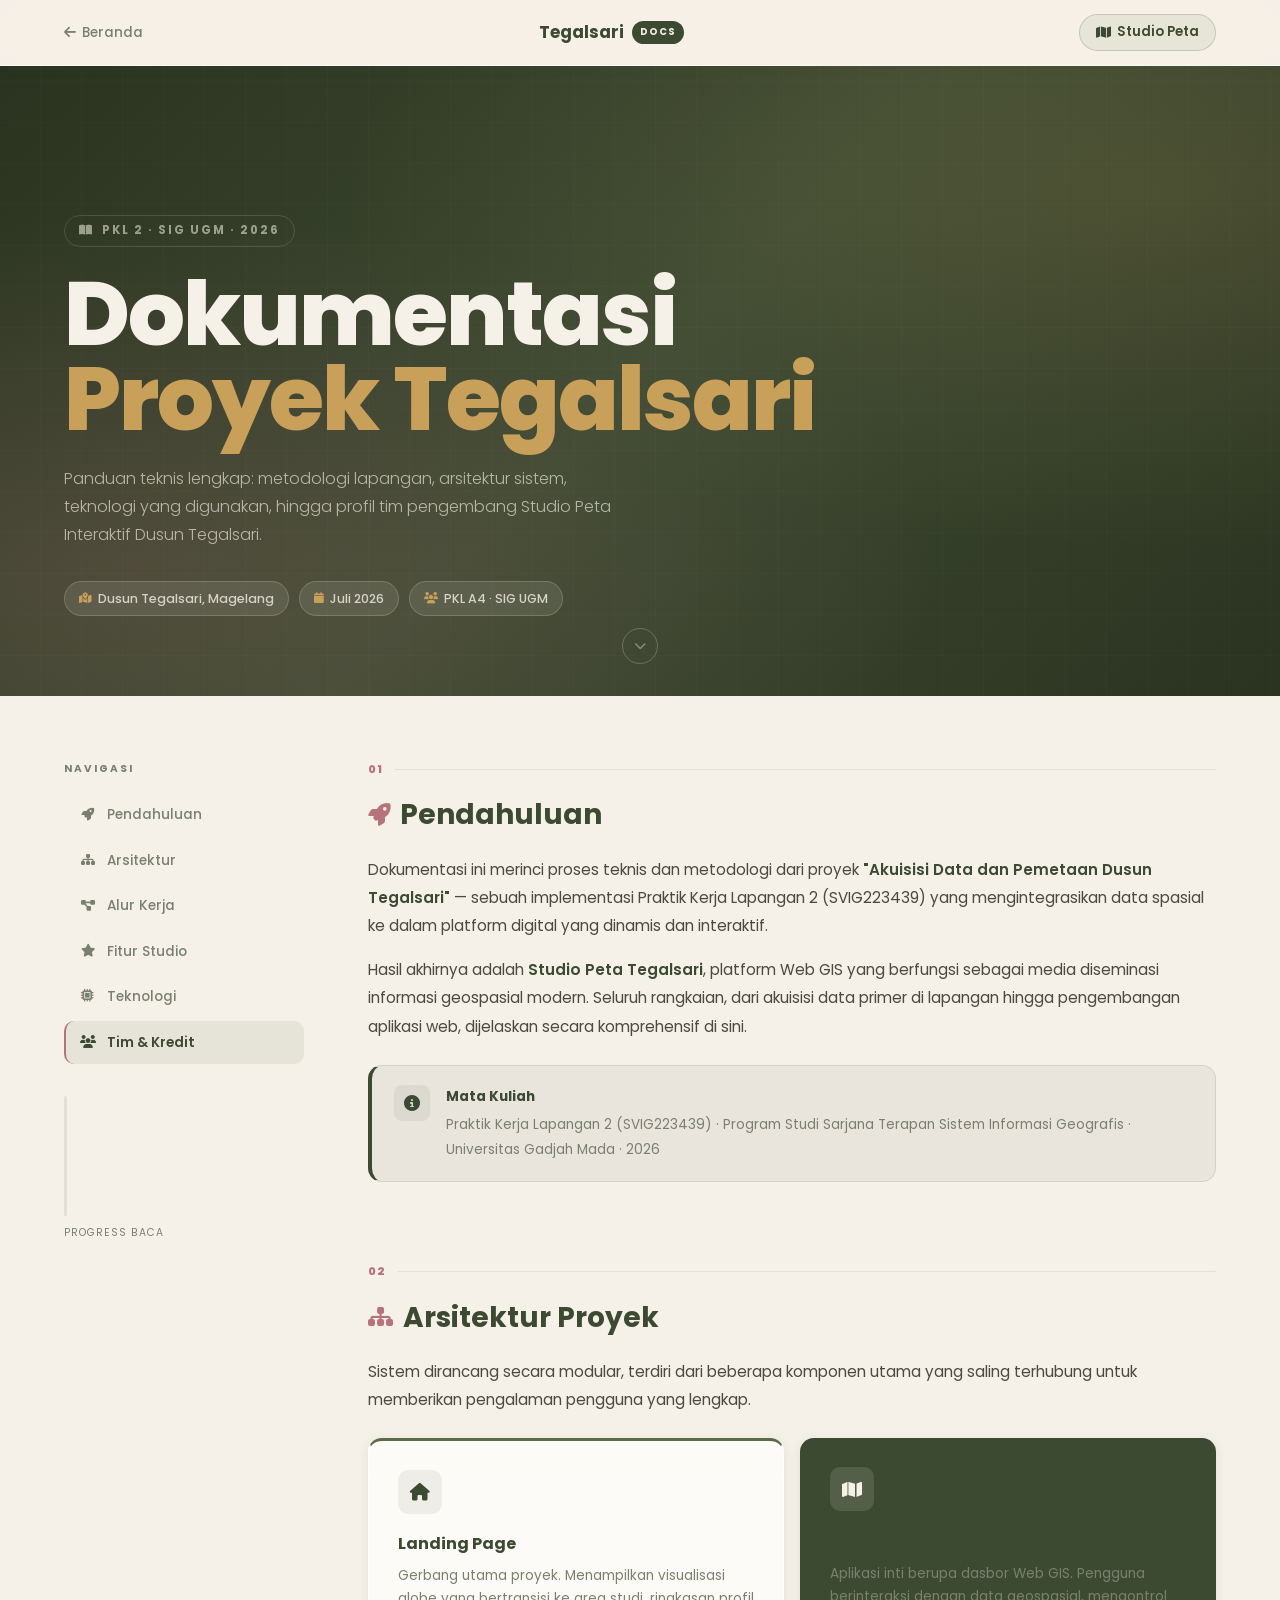
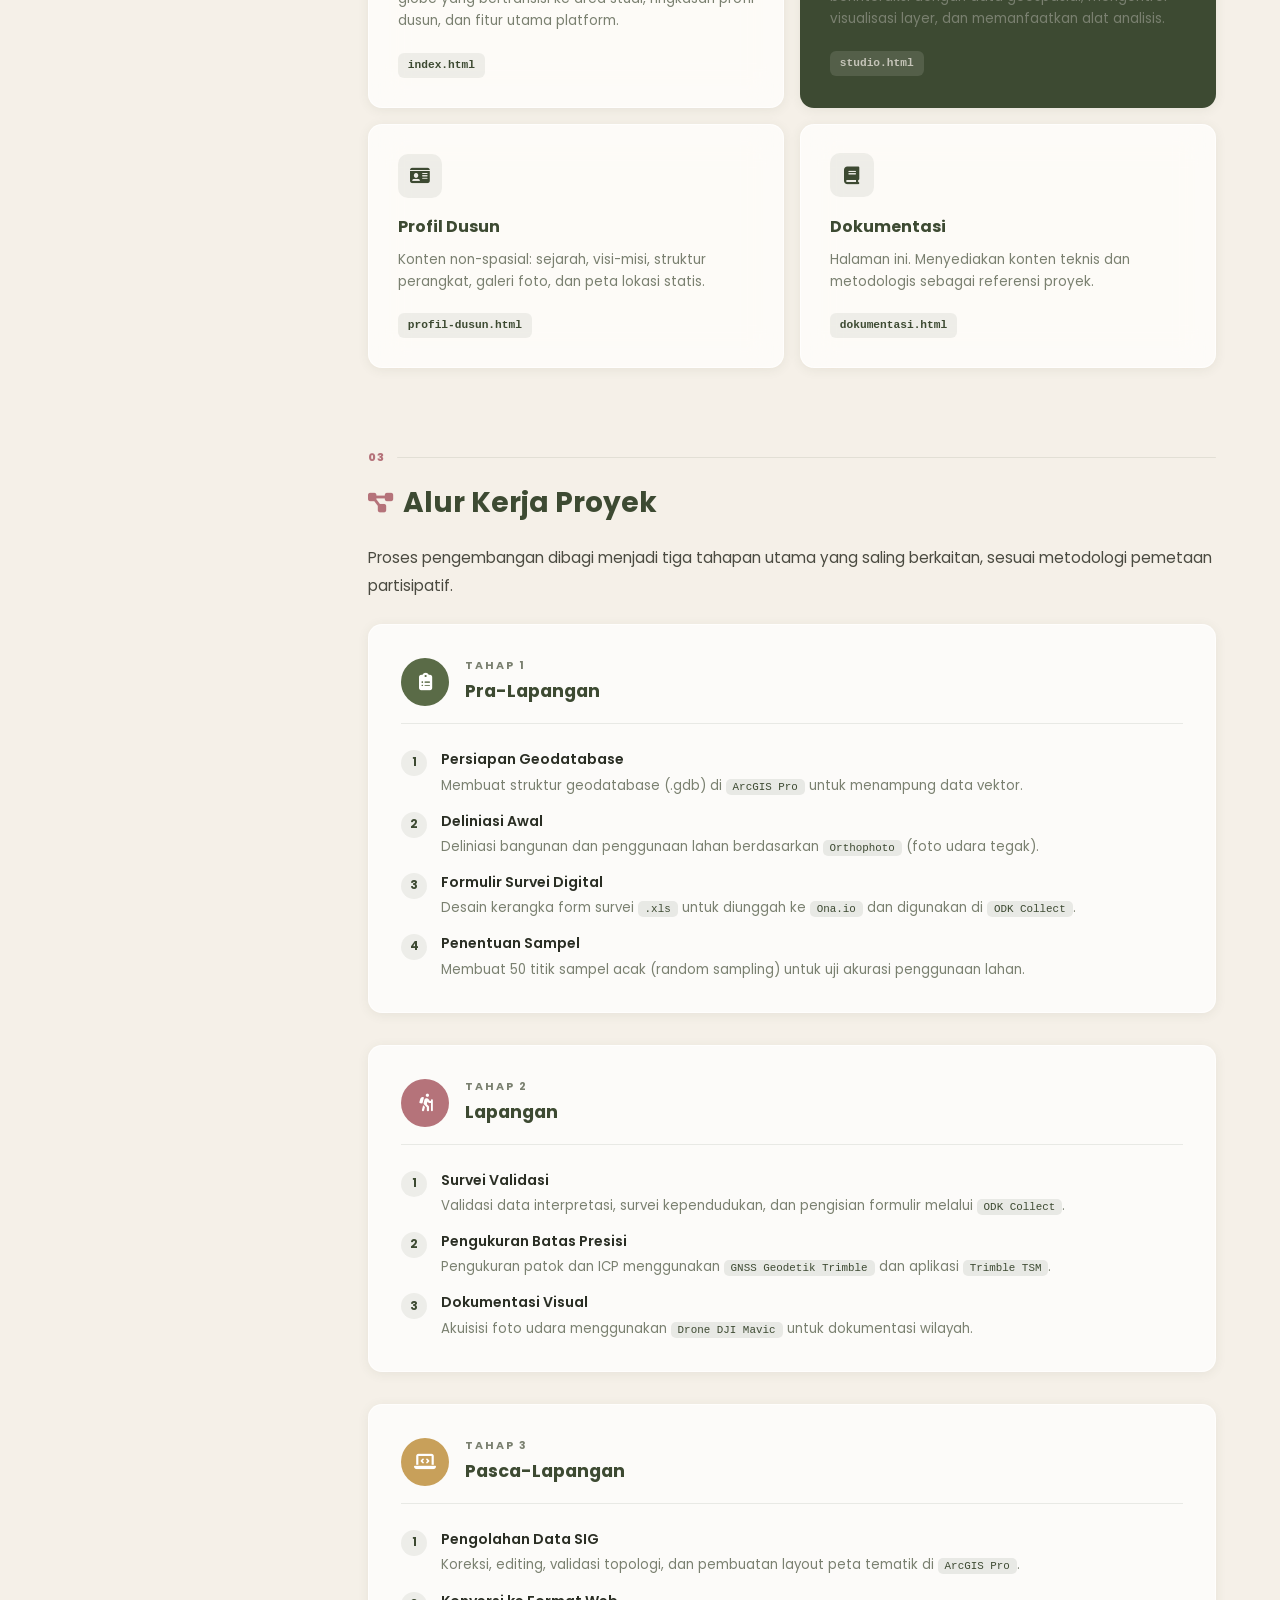
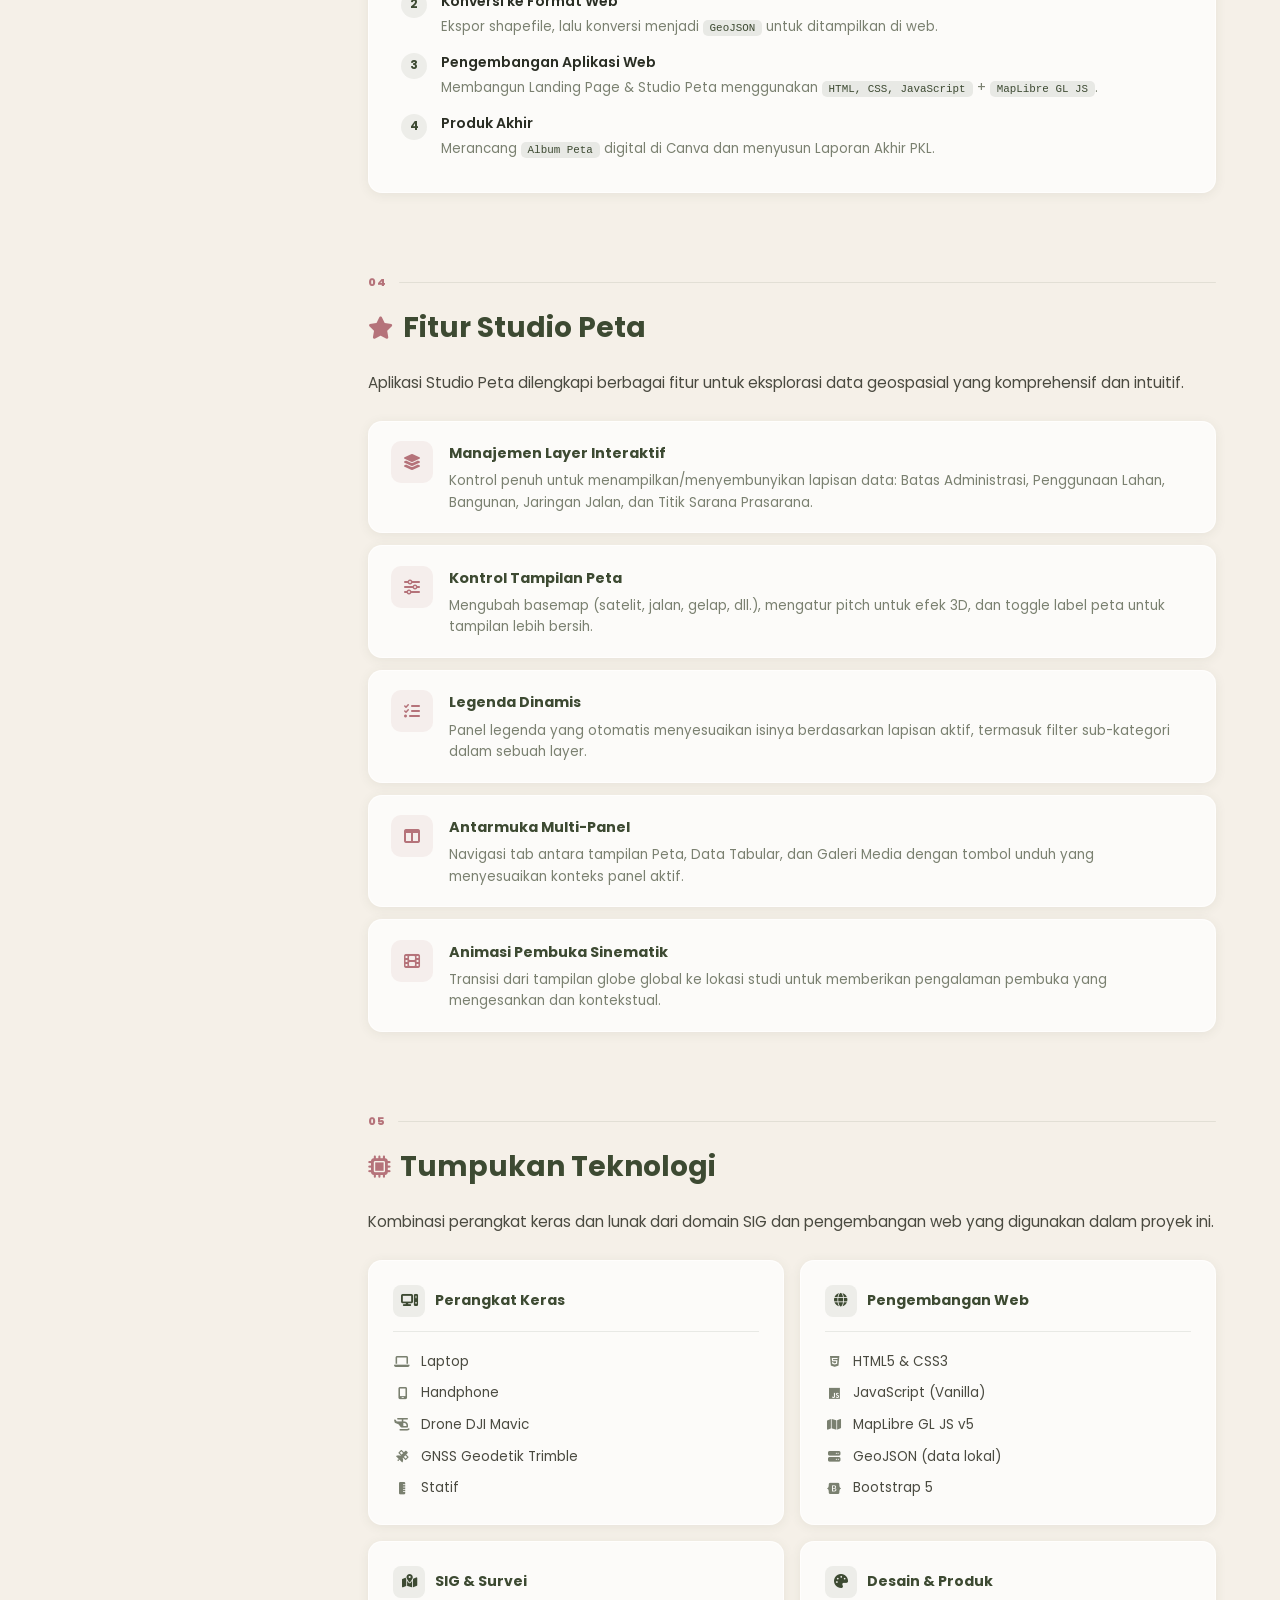
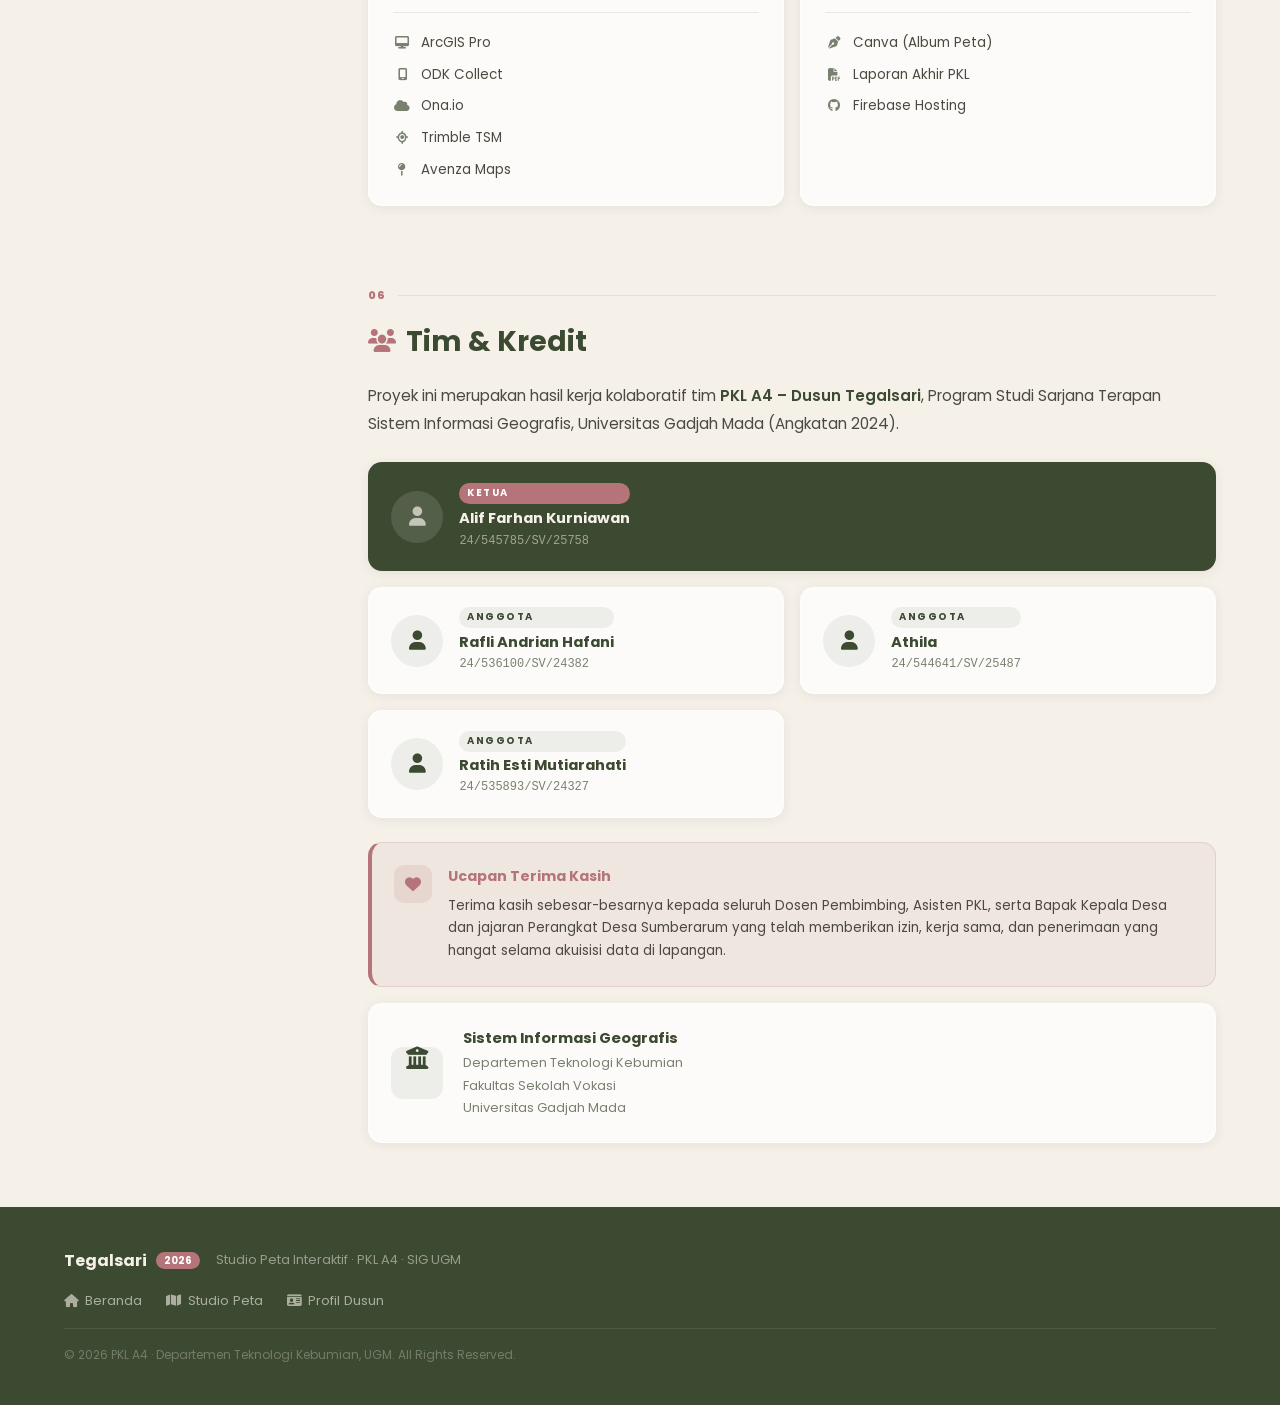
==== dokumentasi.html @ 6dae24c2 "2" ====
<!DOCTYPE html>
<html lang="id">
<head>
    <meta charset="UTF-8">
    <meta name="viewport" content="width=device-width, initial-scale=1.0">
    <title>Dokumentasi Proyek - Studio Peta Tegalsari</title>
    <meta name="description" content="Dokumentasi teknis proyek Akuisisi Data dan Pemetaan Dusun Tegalsari. Alur kerja, arsitektur, teknologi, dan tim pengembang.">
    <link rel="preconnect" href="https://fonts.googleapis.com">
    <link rel="preconnect" href="https://fonts.gstatic.com" crossorigin>
    <link href="https://fonts.googleapis.com/css2?family=Poppins:wght@300;400;500;600;700;800&display=swap" rel="stylesheet">
    <link rel="stylesheet" href="https://cdnjs.cloudflare.com/ajax/libs/font-awesome/6.4.0/css/all.min.css">
    <link rel="stylesheet" href="dokumentasi.css">
    <link rel="shortcut icon" href="./data/logo.jpg" type="image/x-icon">
</head>
<body>

    <!-- HEADER -->
    <header class="doc-header">
        <div class="doc-header__inner">
            <a href="index.html" class="back-link">
                <i class="fa-solid fa-arrow-left"></i>
                <span>Beranda</span>
            </a>
            <div class="doc-header__brand">
                <span class="brand-name">Tegalsari</span>
                <span class="brand-badge">Docs</span>
            </div>
            <a href="studio.html" target="_blank" class="doc-header__cta">
                <i class="fa-solid fa-map"></i> Studio Peta
            </a>
        </div>
    </header>

    <!-- HERO DOKUMENTASI -->
    <section class="doc-hero">
        <div class="doc-hero__bg"></div>
        <div class="doc-hero__content">
            <span class="doc-hero__eyebrow">
                <i class="fa-solid fa-book-open"></i>
                PKL 2 · SIG UGM · 2026
            </span>
            <h1>Dokumentasi<br><span>Proyek Tegalsari</span></h1>
            <p>Panduan teknis lengkap: metodologi lapangan, arsitektur sistem, teknologi yang digunakan, hingga profil tim pengembang Studio Peta Interaktif Dusun Tegalsari.</p>
            <div class="doc-hero__pills">
                <span><i class="fa-solid fa-map-location-dot"></i> Dusun Tegalsari, Magelang</span>
                <span><i class="fa-solid fa-calendar"></i> Juli 2026</span>
                <span><i class="fa-solid fa-users"></i> PKL A4 · SIG UGM</span>
            </div>
        </div>
        <div class="doc-hero__scroll">
            <i class="fa-solid fa-chevron-down"></i>
        </div>
    </section>

    <!-- LAYOUT UTAMA: SIDEBAR + KONTEN -->
    <div class="doc-layout">

        <!-- SIDEBAR -->
        <aside class="doc-sidebar">
            <div class="doc-sidebar__sticky">
                <p class="sidebar-heading">Navigasi</p>
                <nav>
                    <ul>
                        <li>
                            <a href="#pendahuluan" class="sidebar-link active">
                                <i class="fa-solid fa-rocket"></i>
                                <span>Pendahuluan</span>
                            </a>
                        </li>
                        <li>
                            <a href="#arsitektur-proyek" class="sidebar-link">
                                <i class="fa-solid fa-sitemap"></i>
                                <span>Arsitektur</span>
                            </a>
                        </li>
                        <li>
                            <a href="#alur-kerja" class="sidebar-link">
                                <i class="fa-solid fa-diagram-project"></i>
                                <span>Alur Kerja</span>
                            </a>
                        </li>
                        <li>
                            <a href="#fitur-studio" class="sidebar-link">
                                <i class="fa-solid fa-star"></i>
                                <span>Fitur Studio</span>
                            </a>
                        </li>
                        <li>
                            <a href="#teknologi" class="sidebar-link">
                                <i class="fa-solid fa-microchip"></i>
                                <span>Teknologi</span>
                            </a>
                        </li>
                        <li>
                            <a href="#kredit" class="sidebar-link">
                                <i class="fa-solid fa-users"></i>
                                <span>Tim & Kredit</span>
                            </a>
                        </li>
                    </ul>
                </nav>

                <!-- Progress indicator -->
                <div class="sidebar-progress">
                    <div class="sidebar-progress__bar" id="progressBar"></div>
                </div>
                <p class="sidebar-progress__label">Progress Baca</p>
            </div>
        </aside>

        <!-- KONTEN -->
        <main class="doc-content">

            <!-- PENDAHULUAN -->
            <section id="pendahuluan" class="doc-section">
                <div class="section-label">
                    <span class="label-number">01</span>
                    <span class="label-line"></span>
                </div>
                <h2 class="doc-section__title">
                    <i class="fa-solid fa-rocket"></i> Pendahuluan
                </h2>
                <div class="doc-section__body">
                    <p>Dokumentasi ini merinci proses teknis dan metodologi dari proyek <strong>"Akuisisi Data dan Pemetaan Dusun Tegalsari"</strong> — sebuah implementasi Praktik Kerja Lapangan 2 (SVIG223439) yang mengintegrasikan data spasial ke dalam platform digital yang dinamis dan interaktif.</p>
                    <p>Hasil akhirnya adalah <strong>Studio Peta Tegalsari</strong>, platform Web GIS yang berfungsi sebagai media diseminasi informasi geospasial modern. Seluruh rangkaian, dari akuisisi data primer di lapangan hingga pengembangan aplikasi web, dijelaskan secara komprehensif di sini.</p>

                    <!-- Highlight card -->
                    <div class="highlight-card">
                        <div class="highlight-card__icon">
                            <i class="fa-solid fa-circle-info"></i>
                        </div>
                        <div>
                            <strong>Mata Kuliah</strong>
                            <p>Praktik Kerja Lapangan 2 (SVIG223439) · Program Studi Sarjana Terapan Sistem Informasi Geografis · Universitas Gadjah Mada · 2026</p>
                        </div>
                    </div>
                </div>
            </section>

            <!-- ARSITEKTUR -->
            <section id="arsitektur-proyek" class="doc-section">
                <div class="section-label">
                    <span class="label-number">02</span>
                    <span class="label-line"></span>
                </div>
                <h2 class="doc-section__title">
                    <i class="fa-solid fa-sitemap"></i> Arsitektur Proyek
                </h2>
                <div class="doc-section__body">
                    <p>Sistem dirancang secara modular, terdiri dari beberapa komponen utama yang saling terhubung untuk memberikan pengalaman pengguna yang lengkap.</p>

                    <div class="arch-grid">
                        <div class="arch-card arch-card--primary">
                            <div class="arch-card__icon">
                                <i class="fa-solid fa-house"></i>
                            </div>
                            <h3>Landing Page</h3>
                            <p>Gerbang utama proyek. Menampilkan visualisasi globe yang bertransisi ke area studi, ringkasan profil dusun, dan fitur utama platform.</p>
                            <div class="arch-card__tag">index.html</div>
                        </div>
                        <div class="arch-card arch-card--featured">
                            <div class="arch-card__icon">
                                <i class="fa-solid fa-map"></i>
                            </div>
                            <h3>Studio Peta</h3>
                            <p>Aplikasi inti berupa dasbor Web GIS. Pengguna berinteraksi dengan data geospasial, mengontrol visualisasi layer, dan memanfaatkan alat analisis.</p>
                            <div class="arch-card__tag">studio.html</div>
                        </div>
                        <div class="arch-card">
                            <div class="arch-card__icon">
                                <i class="fa-solid fa-id-card"></i>
                            </div>
                            <h3>Profil Dusun</h3>
                            <p>Konten non-spasial: sejarah, visi-misi, struktur perangkat, galeri foto, dan peta lokasi statis.</p>
                            <div class="arch-card__tag">profil-dusun.html</div>
                        </div>
                        <div class="arch-card">
                            <div class="arch-card__icon">
                                <i class="fa-solid fa-book"></i>
                            </div>
                            <h3>Dokumentasi</h3>
                            <p>Halaman ini. Menyediakan konten teknis dan metodologis sebagai referensi proyek.</p>
                            <div class="arch-card__tag">dokumentasi.html</div>
                        </div>
                    </div>
                </div>
            </section>

            <!-- ALUR KERJA -->
            <section id="alur-kerja" class="doc-section">
                <div class="section-label">
                    <span class="label-number">03</span>
                    <span class="label-line"></span>
                </div>
                <h2 class="doc-section__title">
                    <i class="fa-solid fa-diagram-project"></i> Alur Kerja Proyek
                </h2>
                <div class="doc-section__body">
                    <p>Proses pengembangan dibagi menjadi tiga tahapan utama yang saling berkaitan, sesuai metodologi pemetaan partisipatif.</p>

                    <!-- Timeline tahapan -->
                    <div class="workflow-timeline">

                        <div class="workflow-phase">
                            <div class="workflow-phase__header">
                                <div class="phase-badge phase-badge--1">
                                    <i class="fa-solid fa-clipboard-list"></i>
                                </div>
                                <div>
                                    <span class="phase-label">Tahap 1</span>
                                    <h3>Pra-Lapangan</h3>
                                </div>
                            </div>
                            <div class="workflow-phase__steps">
                                <div class="step-item">
                                    <div class="step-num">1</div>
                                    <div>
                                        <strong>Persiapan Geodatabase</strong>
                                        <p>Membuat struktur geodatabase (.gdb) di <code>ArcGIS Pro</code> untuk menampung data vektor.</p>
                                    </div>
                                </div>
                                <div class="step-item">
                                    <div class="step-num">2</div>
                                    <div>
                                        <strong>Deliniasi Awal</strong>
                                        <p>Deliniasi bangunan dan penggunaan lahan berdasarkan <code>Orthophoto</code> (foto udara tegak).</p>
                                    </div>
                                </div>
                                <div class="step-item">
                                    <div class="step-num">3</div>
                                    <div>
                                        <strong>Formulir Survei Digital</strong>
                                        <p>Desain kerangka form survei <code>.xls</code> untuk diunggah ke <code>Ona.io</code> dan digunakan di <code>ODK Collect</code>.</p>
                                    </div>
                                </div>
                                <div class="step-item">
                                    <div class="step-num">4</div>
                                    <div>
                                        <strong>Penentuan Sampel</strong>
                                        <p>Membuat 50 titik sampel acak (random sampling) untuk uji akurasi penggunaan lahan.</p>
                                    </div>
                                </div>
                            </div>
                        </div>

                        <div class="workflow-phase">
                            <div class="workflow-phase__header">
                                <div class="phase-badge phase-badge--2">
                                    <i class="fa-solid fa-person-hiking"></i>
                                </div>
                                <div>
                                    <span class="phase-label">Tahap 2</span>
                                    <h3>Lapangan</h3>
                                </div>
                            </div>
                            <div class="workflow-phase__steps">
                                <div class="step-item">
                                    <div class="step-num">1</div>
                                    <div>
                                        <strong>Survei Validasi</strong>
                                        <p>Validasi data interpretasi, survei kependudukan, dan pengisian formulir melalui <code>ODK Collect</code>.</p>
                                    </div>
                                </div>
                                <div class="step-item">
                                    <div class="step-num">2</div>
                                    <div>
                                        <strong>Pengukuran Batas Presisi</strong>
                                        <p>Pengukuran patok dan ICP menggunakan <code>GNSS Geodetik Trimble</code> dan aplikasi <code>Trimble TSM</code>.</p>
                                    </div>
                                </div>
                                <div class="step-item">
                                    <div class="step-num">3</div>
                                    <div>
                                        <strong>Dokumentasi Visual</strong>
                                        <p>Akuisisi foto udara menggunakan <code>Drone DJI Mavic</code> untuk dokumentasi wilayah.</p>
                                    </div>
                                </div>
                            </div>
                        </div>

                        <div class="workflow-phase">
                            <div class="workflow-phase__header">
                                <div class="phase-badge phase-badge--3">
                                    <i class="fa-solid fa-laptop-code"></i>
                                </div>
                                <div>
                                    <span class="phase-label">Tahap 3</span>
                                    <h3>Pasca-Lapangan</h3>
                                </div>
                            </div>
                            <div class="workflow-phase__steps">
                                <div class="step-item">
                                    <div class="step-num">1</div>
                                    <div>
                                        <strong>Pengolahan Data SIG</strong>
                                        <p>Koreksi, editing, validasi topologi, dan pembuatan layout peta tematik di <code>ArcGIS Pro</code>.</p>
                                    </div>
                                </div>
                                <div class="step-item">
                                    <div class="step-num">2</div>
                                    <div>
                                        <strong>Konversi ke Format Web</strong>
                                        <p>Ekspor shapefile, lalu konversi menjadi <code>GeoJSON</code> untuk ditampilkan di web.</p>
                                    </div>
                                </div>
                                <div class="step-item">
                                    <div class="step-num">3</div>
                                    <div>
                                        <strong>Pengembangan Aplikasi Web</strong>
                                        <p>Membangun Landing Page & Studio Peta menggunakan <code>HTML, CSS, JavaScript</code> + <code>MapLibre GL JS</code>.</p>
                                    </div>
                                </div>
                                <div class="step-item">
                                    <div class="step-num">4</div>
                                    <div>
                                        <strong>Produk Akhir</strong>
                                        <p>Merancang <code>Album Peta</code> digital di Canva dan menyusun Laporan Akhir PKL.</p>
                                    </div>
                                </div>
                            </div>
                        </div>

                    </div>
                </div>
            </section>

            <!-- FITUR STUDIO -->
            <section id="fitur-studio" class="doc-section">
                <div class="section-label">
                    <span class="label-number">04</span>
                    <span class="label-line"></span>
                </div>
                <h2 class="doc-section__title">
                    <i class="fa-solid fa-star"></i> Fitur Studio Peta
                </h2>
                <div class="doc-section__body">
                    <p>Aplikasi Studio Peta dilengkapi berbagai fitur untuk eksplorasi data geospasial yang komprehensif dan intuitif.</p>

                    <div class="feature-list-doc">
                        <div class="feature-doc-item">
                            <div class="feature-doc-icon">
                                <i class="fa-solid fa-layer-group"></i>
                            </div>
                            <div>
                                <h4>Manajemen Layer Interaktif</h4>
                                <p>Kontrol penuh untuk menampilkan/menyembunyikan lapisan data: Batas Administrasi, Penggunaan Lahan, Bangunan, Jaringan Jalan, dan Titik Sarana Prasarana.</p>
                            </div>
                        </div>
                        <div class="feature-doc-item">
                            <div class="feature-doc-icon">
                                <i class="fa-solid fa-sliders"></i>
                            </div>
                            <div>
                                <h4>Kontrol Tampilan Peta</h4>
                                <p>Mengubah basemap (satelit, jalan, gelap, dll.), mengatur pitch untuk efek 3D, dan toggle label peta untuk tampilan lebih bersih.</p>
                            </div>
                        </div>
                        <div class="feature-doc-item">
                            <div class="feature-doc-icon">
                                <i class="fa-solid fa-list-check"></i>
                            </div>
                            <div>
                                <h4>Legenda Dinamis</h4>
                                <p>Panel legenda yang otomatis menyesuaikan isinya berdasarkan lapisan aktif, termasuk filter sub-kategori dalam sebuah layer.</p>
                            </div>
                        </div>
                        <div class="feature-doc-item">
                            <div class="feature-doc-icon">
                                <i class="fa-solid fa-table-columns"></i>
                            </div>
                            <div>
                                <h4>Antarmuka Multi-Panel</h4>
                                <p>Navigasi tab antara tampilan Peta, Data Tabular, dan Galeri Media dengan tombol unduh yang menyesuaikan konteks panel aktif.</p>
                            </div>
                        </div>
                        <div class="feature-doc-item">
                            <div class="feature-doc-icon">
                                <i class="fa-solid fa-film"></i>
                            </div>
                            <div>
                                <h4>Animasi Pembuka Sinematik</h4>
                                <p>Transisi dari tampilan globe global ke lokasi studi untuk memberikan pengalaman pembuka yang mengesankan dan kontekstual.</p>
                            </div>
                        </div>
                    </div>
                </div>
            </section>

            <!-- TEKNOLOGI -->
            <section id="teknologi" class="doc-section">
                <div class="section-label">
                    <span class="label-number">05</span>
                    <span class="label-line"></span>
                </div>
                <h2 class="doc-section__title">
                    <i class="fa-solid fa-microchip"></i> Tumpukan Teknologi
                </h2>
                <div class="doc-section__body">
                    <p>Kombinasi perangkat keras dan lunak dari domain SIG dan pengembangan web yang digunakan dalam proyek ini.</p>

                    <div class="tech-grid">
                        <div class="tech-category">
                            <div class="tech-category__header">
                                <i class="fa-solid fa-computer"></i>
                                <h4>Perangkat Keras</h4>
                            </div>
                            <ul class="tech-list">
                                <li><i class="fa-solid fa-laptop"></i> Laptop</li>
                                <li><i class="fa-solid fa-mobile-screen"></i> Handphone</li>
                                <li><i class="fa-solid fa-helicopter"></i> Drone DJI Mavic</li>
                                <li><i class="fa-solid fa-satellite"></i> GNSS Geodetik Trimble</li>
                                <li><i class="fa-solid fa-ruler-vertical"></i> Statif</li>
                            </ul>
                        </div>

                        <div class="tech-category">
                            <div class="tech-category__header">
                                <i class="fa-solid fa-globe"></i>
                                <h4>Pengembangan Web</h4>
                            </div>
                            <ul class="tech-list">
                                <li><i class="fa-brands fa-html5"></i> HTML5 & CSS3</li>
                                <li><i class="fa-brands fa-js"></i> JavaScript (Vanilla)</li>
                                <li><i class="fa-solid fa-map"></i> MapLibre GL JS v5</li>
                                <li><i class="fa-solid fa-server"></i> GeoJSON (data lokal)</li>
                                <li><i class="fa-brands fa-bootstrap"></i> Bootstrap 5</li>
                            </ul>
                        </div>

                        <div class="tech-category">
                            <div class="tech-category__header">
                                <i class="fa-solid fa-map-location-dot"></i>
                                <h4>SIG & Survei</h4>
                            </div>
                            <ul class="tech-list">
                                <li><i class="fa-solid fa-desktop"></i> ArcGIS Pro</li>
                                <li><i class="fa-solid fa-mobile-screen"></i> ODK Collect</li>
                                <li><i class="fa-solid fa-cloud"></i> Ona.io</li>
                                <li><i class="fa-solid fa-location-crosshairs"></i> Trimble TSM</li>
                                <li><i class="fa-solid fa-map-pin"></i> Avenza Maps</li>
                            </ul>
                        </div>

                        <div class="tech-category">
                            <div class="tech-category__header">
                                <i class="fa-solid fa-palette"></i>
                                <h4>Desain & Produk</h4>
                            </div>
                            <ul class="tech-list">
                                <li><i class="fa-solid fa-pen-nib"></i> Canva (Album Peta)</li>
                                <li><i class="fa-solid fa-file-pdf"></i> Laporan Akhir PKL</li>
                                <li><i class="fa-brands fa-github"></i> Firebase Hosting</li>
                            </ul>
                        </div>
                    </div>
                </div>
            </section>

            <!-- TIM & KREDIT -->
            <section id="kredit" class="doc-section">
                <div class="section-label">
                    <span class="label-number">06</span>
                    <span class="label-line"></span>
                </div>
                <h2 class="doc-section__title">
                    <i class="fa-solid fa-users"></i> Tim & Kredit
                </h2>
                <div class="doc-section__body">
                    <p>Proyek ini merupakan hasil kerja kolaboratif tim <strong>PKL A4 – Dusun Tegalsari</strong>, Program Studi Sarjana Terapan Sistem Informasi Geografis, Universitas Gadjah Mada (Angkatan 2024).</p>

                    <div class="team-grid">
                        <div class="team-card team-card--lead">
                            <div class="team-card__avatar">
                                <i class="fa-solid fa-user"></i>
                            </div>
                            <div class="team-card__info">
                                <span class="team-card__role">Ketua</span>
                                <h4>Alif Farhan Kurniawan</h4>
                                <span class="team-card__nim">24/545785/SV/25758</span>
                            </div>
                        </div>
                        <div class="team-card">
                            <div class="team-card__avatar">
                                <i class="fa-solid fa-user"></i>
                            </div>
                            <div class="team-card__info">
                                <span class="team-card__role">Anggota</span>
                                <h4>Rafli Andrian Hafani</h4>
                                <span class="team-card__nim">24/536100/SV/24382</span>
                            </div>
                        </div>
                        <div class="team-card">
                            <div class="team-card__avatar">
                                <i class="fa-solid fa-user"></i>
                            </div>
                            <div class="team-card__info">
                                <span class="team-card__role">Anggota</span>
                                <h4>Athila</h4>
                                <span class="team-card__nim">24/544641/SV/25487</span>
                            </div>
                        </div>
                        <div class="team-card">
                            <div class="team-card__avatar">
                                <i class="fa-solid fa-user"></i>
                            </div>
                            <div class="team-card__info">
                                <span class="team-card__role">Anggota</span>
                                <h4>Ratih Esti Mutiarahati</h4>
                                <span class="team-card__nim">24/535893/SV/24327</span>
                            </div>
                        </div>
                    </div>

                    <!-- Ucapan terima kasih -->
                    <div class="acknowledgement-box">
                        <div class="acknowledgement-box__icon">
                            <i class="fa-solid fa-heart"></i>
                        </div>
                        <div>
                            <h4>Ucapan Terima Kasih</h4>
                            <p>Terima kasih sebesar-besarnya kepada seluruh Dosen Pembimbing, Asisten PKL, serta Bapak Kepala Desa dan jajaran Perangkat Desa Sumberarum yang telah memberikan izin, kerja sama, dan penerimaan yang hangat selama akuisisi data di lapangan.</p>
                        </div>
                    </div>

                    <!-- Institusi -->
                    <div class="institution-card">
                        <div class="institution-card__logo">
                            <i class="fa-solid fa-university"></i>
                        </div>
                        <div>
                            <strong>Sistem Informasi Geografis</strong>
                            <span>Departemen Teknologi Kebumian</span>
                            <span>Fakultas Sekolah Vokasi</span>
                            <span>Universitas Gadjah Mada</span>
                        </div>
                    </div>
                </div>
            </section>

        </main>
    </div>

    <!-- FOOTER -->
    <footer class="doc-footer">
        <div class="doc-footer__inner">
            <div class="doc-footer__brand">
                <span>Tegalsari <em>2026</em></span>
                <p>Studio Peta Interaktif · PKL A4 · SIG UGM</p>
            </div>
            <div class="doc-footer__links">
                <a href="index.html"><i class="fa-solid fa-house"></i> Beranda</a>
                <a href="studio.html" target="_blank"><i class="fa-solid fa-map"></i> Studio Peta</a>
                <a href="profil-dusun.html" target="_blank"><i class="fa-solid fa-id-card"></i> Profil Dusun</a>
            </div>
            <p class="doc-footer__copy">© 2026 PKL A4 · Departemen Teknologi Kebumian, UGM. All Rights Reserved.</p>
        </div>
    </footer>

    <script>
        document.addEventListener('DOMContentLoaded', () => {
            // Active sidebar link on scroll
            const sections = document.querySelectorAll('.doc-section');
            const sidebarLinks = document.querySelectorAll('.sidebar-link');
            const progressBar = document.getElementById('progressBar');

            const observer = new IntersectionObserver((entries) => {
                entries.forEach(entry => {
                    if (entry.isIntersecting) {
                        sidebarLinks.forEach(link => {
                            link.classList.remove('active');
                            if (link.getAttribute('href').substring(1) === entry.target.id) {
                                link.classList.add('active');
                            }
                        });
                    }
                });
            }, { rootMargin: '-40% 0px -55% 0px' });

            sections.forEach(section => observer.observe(section));

            // Reading progress bar
            window.addEventListener('scroll', () => {
                const docLayout = document.querySelector('.doc-layout');
                const layoutTop = docLayout.offsetTop;
                const layoutHeight = docLayout.offsetHeight;
                const scrolled = window.scrollY - layoutTop;
                const percent = Math.min(100, Math.max(0, (scrolled / layoutHeight) * 100));
                progressBar.style.height = percent + '%';
            });
        });
    </script>

</body>
</html>
---- dokumentasi.css ----
/* ============================================
   DOKUMENTASI.CSS — TEGALSARI 2026
   Palet: Olive + Rose + Cream
   ============================================ */

:root {
    --olive:        #3d4a32;
    --olive-light:  #5a6b47;
    --olive-pale:   rgba(61, 74, 50, 0.08);
    --rose:         #b5737a;
    --rose-light:   #d4a0a6;
    --cream:        #f5f0e8;
    --cream-dark:   #ede7da;
    --gold:         #c8a05a;
    --text-dark:    #2a2e24;
    --text-mid:     #4a4a40;
    --text-muted:   #7a8070;
    --border:       rgba(61, 74, 50, 0.1);
    --glass:        rgba(255, 255, 255, 0.72);
    --glass-blur:   blur(18px) saturate(160%);
    --shadow-sm:    0 2px 12px rgba(61, 74, 50, 0.08);
    --shadow-md:    0 8px 32px rgba(61, 74, 50, 0.12);
    --shadow-lg:    0 16px 48px rgba(61, 74, 50, 0.16);
    --font:         'Poppins', sans-serif;
    --radius:       14px;
    --transition:   0.3s ease;
    --sidebar-w:    240px;
}

*, *::before, *::after { margin: 0; padding: 0; box-sizing: border-box; }
html { scroll-behavior: smooth; }

body {
    font-family: var(--font);
    background: var(--cream);
    color: var(--text-dark);
    line-height: 1.7;
    overflow-x: hidden;
}

a { text-decoration: none; color: inherit; }
img { max-width: 100%; display: block; }

code {
    font-family: 'Courier New', monospace;
    font-size: 0.82em;
    background: rgba(61, 74, 50, 0.1);
    color: var(--olive);
    padding: 2px 7px;
    border-radius: 5px;
    font-weight: 500;
}

/* ============================================
   HEADER
   ============================================ */
.doc-header {
    position: sticky;
    top: 0;
    z-index: 1000;
    background: rgba(245, 240, 232, 0.8);
    backdrop-filter: var(--glass-blur);
    -webkit-backdrop-filter: var(--glass-blur);
    border-bottom: 1px solid rgba(255, 255, 255, 0.6);
    box-shadow: var(--shadow-sm);
}

.doc-header__inner {
    max-width: 1300px;
    margin: 0 auto;
    padding: 0.9rem 5%;
    display: flex;
    justify-content: space-between;
    align-items: center;
    gap: 1rem;
}

.back-link {
    display: inline-flex;
    align-items: center;
    gap: 0.4rem;
    font-size: 0.85rem;
    font-weight: 500;
    color: var(--text-muted);
    transition: color var(--transition);
}
.back-link:hover { color: var(--olive); }

.doc-header__brand {
    display: flex;
    align-items: center;
    gap: 0.5rem;
    font-weight: 700;
    font-size: 1.05rem;
    color: var(--olive);
}

.brand-name { color: var(--olive); }

.brand-badge {
    font-size: 0.6rem;
    font-weight: 700;
    background: var(--olive);
    color: var(--cream);
    padding: 3px 8px;
    border-radius: 20px;
    letter-spacing: 1px;
    text-transform: uppercase;
}

.doc-header__cta {
    display: inline-flex;
    align-items: center;
    gap: 0.4rem;
    font-size: 0.82rem;
    font-weight: 600;
    color: var(--olive);
    background: var(--olive-pale);
    border: 1.5px solid rgba(61, 74, 50, 0.2);
    padding: 6px 16px;
    border-radius: 50px;
    transition: all var(--transition);
}
.doc-header__cta:hover {
    background: var(--olive);
    color: var(--cream);
}

/* ============================================
   HERO DOKUMENTASI
   ============================================ */
.doc-hero {
    position: relative;
    min-height: 70vh;
    display: flex;
    align-items: flex-end;
    overflow: hidden;
    background: var(--olive);
}

.doc-hero__bg {
    position: absolute;
    inset: 0;
    background:
        radial-gradient(ellipse at 10% 80%, rgba(181, 115, 122, 0.2) 0%, transparent 50%),
        radial-gradient(ellipse at 90% 20%, rgba(200, 160, 90, 0.15) 0%, transparent 50%),
        linear-gradient(135deg, #2a331f 0%, #3d4a32 50%, #2a3320 100%);
}

/* Decorative pattern */
.doc-hero__bg::after {
    content: '';
    position: absolute;
    inset: 0;
    background-image:
        repeating-linear-gradient(
            0deg,
            transparent,
            transparent 40px,
            rgba(255,255,255,0.015) 40px,
            rgba(255,255,255,0.015) 41px
        ),
        repeating-linear-gradient(
            90deg,
            transparent,
            transparent 40px,
            rgba(255,255,255,0.015) 40px,
            rgba(255,255,255,0.015) 41px
        );
}

.doc-hero__content {
    position: relative;
    z-index: 2;
    max-width: 1300px;
    width: 90%;
    margin: 0 auto;
    padding: 7rem 0 5rem;
}

.doc-hero__eyebrow {
    display: inline-flex;
    align-items: center;
    gap: 0.5rem;
    font-size: 0.72rem;
    font-weight: 700;
    text-transform: uppercase;
    letter-spacing: 2px;
    color: rgba(245, 240, 232, 0.55);
    margin-bottom: 1.5rem;
    border: 1px solid rgba(245,240,232,0.15);
    padding: 5px 14px;
    border-radius: 50px;
}

.doc-hero__content h1 {
    font-size: clamp(3rem, 7vw, 6rem);
    font-weight: 800;
    line-height: 0.95;
    color: var(--cream);
    letter-spacing: -2px;
    margin-bottom: 1.5rem;
}
.doc-hero__content h1 span {
    display: block;
    color: var(--gold);
}

.doc-hero__content p {
    font-size: 1rem;
    color: rgba(245, 240, 232, 0.65);
    max-width: 560px;
    line-height: 1.75;
    font-weight: 300;
    margin-bottom: 2rem;
}

.doc-hero__pills {
    display: flex;
    flex-wrap: wrap;
    gap: 0.6rem;
}

.doc-hero__pills span {
    display: inline-flex;
    align-items: center;
    gap: 0.4rem;
    background: rgba(245, 240, 232, 0.1);
    border: 1px solid rgba(245, 240, 232, 0.18);
    color: rgba(245, 240, 232, 0.8);
    font-size: 0.78rem;
    font-weight: 500;
    padding: 6px 14px;
    border-radius: 50px;
}
.doc-hero__pills span i { color: var(--gold); font-size: 0.7rem; }

.doc-hero__scroll {
    position: absolute;
    bottom: 2rem;
    left: 50%;
    transform: translateX(-50%);
    width: 36px;
    height: 36px;
    border: 1.5px solid rgba(245,240,232,0.25);
    border-radius: 50%;
    display: flex;
    align-items: center;
    justify-content: center;
    color: rgba(245,240,232,0.4);
    font-size: 0.75rem;
    animation: docBounce 2s ease-in-out infinite;
    z-index: 2;
}
@keyframes docBounce {
    0%, 100% { transform: translateX(-50%) translateY(0); }
    50% { transform: translateX(-50%) translateY(7px); }
}

/* ============================================
   LAYOUT: SIDEBAR + KONTEN
   ============================================ */
.doc-layout {
    max-width: 1300px;
    margin: 0 auto;
    padding: 4rem 5%;
    display: grid;
    grid-template-columns: var(--sidebar-w) 1fr;
    gap: 4rem;
    align-items: start;
}

/* ============================================
   SIDEBAR
   ============================================ */
.doc-sidebar__sticky {
    position: sticky;
    top: 5rem;
}

.sidebar-heading {
    font-size: 0.65rem;
    font-weight: 700;
    text-transform: uppercase;
    letter-spacing: 2px;
    color: var(--text-muted);
    margin-bottom: 1rem;
}

.doc-sidebar nav ul {
    list-style: none;
    display: flex;
    flex-direction: column;
    gap: 0.2rem;
}

.sidebar-link {
    display: flex;
    align-items: center;
    gap: 0.7rem;
    padding: 0.6rem 0.85rem;
    border-radius: 10px;
    font-size: 0.85rem;
    font-weight: 500;
    color: var(--text-muted);
    transition: all var(--transition);
    border-left: 2px solid transparent;
}
.sidebar-link i {
    font-size: 0.8rem;
    width: 16px;
    text-align: center;
    flex-shrink: 0;
}
.sidebar-link:hover {
    background: var(--olive-pale);
    color: var(--olive);
}
.sidebar-link.active {
    background: var(--olive-pale);
    color: var(--olive);
    font-weight: 600;
    border-left-color: var(--rose);
}

/* Progress bar */
.sidebar-progress {
    margin-top: 2rem;
    height: 120px;
    width: 3px;
    background: rgba(61,74,50,0.1);
    border-radius: 3px;
    position: relative;
    overflow: hidden;
}
.sidebar-progress__bar {
    position: absolute;
    top: 0;
    left: 0;
    width: 100%;
    height: 0%;
    background: linear-gradient(to bottom, var(--olive), var(--rose));
    border-radius: 3px;
    transition: height 0.1s linear;
}
.sidebar-progress__label {
    font-size: 0.65rem;
    color: var(--text-muted);
    margin-top: 0.5rem;
    text-transform: uppercase;
    letter-spacing: 1px;
}

/* ============================================
   KONTEN SEKSI
   ============================================ */
.doc-content {
    display: flex;
    flex-direction: column;
    gap: 5rem;
}

.doc-section {
    scroll-margin-top: 5rem;
}

.section-label {
    display: flex;
    align-items: center;
    gap: 0.75rem;
    margin-bottom: 1.2rem;
}
.label-number {
    font-size: 0.7rem;
    font-weight: 800;
    color: var(--rose);
    letter-spacing: 1px;
}
.label-line {
    height: 1px;
    flex: 1;
    background: var(--border);
    border-radius: 1px;
}

.doc-section__title {
    font-size: 1.75rem;
    font-weight: 700;
    color: var(--olive);
    margin-bottom: 1.5rem;
    display: flex;
    align-items: center;
    gap: 0.6rem;
    line-height: 1.2;
}
.doc-section__title i {
    font-size: 1.4rem;
    color: var(--rose);
}

.doc-section__body p {
    color: var(--text-mid);
    font-size: 0.95rem;
    line-height: 1.85;
    margin-bottom: 1rem;
}
.doc-section__body strong { color: var(--olive); font-weight: 600; }

/* Highlight card */
.highlight-card {
    display: flex;
    align-items: flex-start;
    gap: 1rem;
    background: rgba(61, 74, 50, 0.06);
    border: 1px solid rgba(61, 74, 50, 0.12);
    border-left: 4px solid var(--olive);
    border-radius: var(--radius);
    padding: 1.2rem 1.4rem;
    margin-top: 1.5rem;
}
.highlight-card__icon {
    width: 36px;
    height: 36px;
    background: var(--olive-pale);
    color: var(--olive);
    border-radius: 8px;
    display: grid;
    place-items: center;
    font-size: 1rem;
    flex-shrink: 0;
}
.highlight-card strong {
    display: block;
    font-size: 0.85rem;
    font-weight: 700;
    color: var(--olive);
    margin-bottom: 0.25rem;
}
.highlight-card p {
    font-size: 0.85rem !important;
    margin-bottom: 0 !important;
    color: var(--text-muted) !important;
}

/* ============================================
   ARSITEKTUR — 2x2 grid card
   ============================================ */
.arch-grid {
    display: grid;
    grid-template-columns: 1fr 1fr;
    gap: 1rem;
    margin-top: 1.5rem;
}

.arch-card {
    background: var(--glass);
    backdrop-filter: var(--glass-blur);
    border: 1px solid rgba(255, 255, 255, 0.7);
    border-radius: var(--radius);
    padding: 1.8rem;
    box-shadow: var(--shadow-sm);
    transition: transform var(--transition), box-shadow var(--transition);
    position: relative;
    overflow: hidden;
}
.arch-card:hover {
    transform: translateY(-5px);
    box-shadow: var(--shadow-md);
}

.arch-card--primary {
    border-top: 3px solid var(--olive-light);
}

.arch-card--featured {
    background: var(--olive);
    border-color: transparent;
}
.arch-card--featured .arch-card__icon { background: rgba(245,240,232,0.12); color: var(--cream); }
.arch-card--featured h3 { color: var(--cream); }
.arch-card--featured p { color: rgba(245,240,232,0.65); }
.arch-card--featured .arch-card__tag { background: rgba(245,240,232,0.12); color: rgba(245,240,232,0.7); }

.arch-card__icon {
    width: 44px;
    height: 44px;
    background: var(--olive-pale);
    color: var(--olive);
    border-radius: 10px;
    display: grid;
    place-items: center;
    font-size: 1.1rem;
    margin-bottom: 1rem;
}

.arch-card h3 {
    font-size: 1rem;
    font-weight: 700;
    color: var(--olive);
    margin-bottom: 0.5rem;
}

.arch-card p {
    font-size: 0.85rem;
    color: var(--text-muted);
    line-height: 1.65;
    margin-bottom: 1rem;
}

.arch-card__tag {
    display: inline-block;
    font-size: 0.7rem;
    font-weight: 600;
    font-family: 'Courier New', monospace;
    background: var(--olive-pale);
    color: var(--olive);
    padding: 3px 10px;
    border-radius: 6px;
}

/* ============================================
   ALUR KERJA — Timeline
   ============================================ */
.workflow-timeline {
    display: flex;
    flex-direction: column;
    gap: 2rem;
    margin-top: 1.5rem;
}

.workflow-phase {
    background: var(--glass);
    border: 1px solid rgba(255,255,255,0.7);
    border-radius: var(--radius);
    padding: 2rem;
    box-shadow: var(--shadow-sm);
}

.workflow-phase__header {
    display: flex;
    align-items: center;
    gap: 1rem;
    margin-bottom: 1.5rem;
    padding-bottom: 1rem;
    border-bottom: 1px solid var(--border);
}

.phase-badge {
    width: 48px;
    height: 48px;
    border-radius: 50%;
    display: grid;
    place-items: center;
    font-size: 1.1rem;
    flex-shrink: 0;
    color: #fff;
}
.phase-badge--1 { background: var(--olive-light); }
.phase-badge--2 { background: var(--rose); }
.phase-badge--3 { background: var(--gold); }

.phase-label {
    display: block;
    font-size: 0.68rem;
    font-weight: 700;
    text-transform: uppercase;
    letter-spacing: 2px;
    color: var(--text-muted);
    margin-bottom: 0.1rem;
}

.workflow-phase__header h3 {
    font-size: 1.1rem;
    font-weight: 700;
    color: var(--olive);
}

.workflow-phase__steps {
    display: flex;
    flex-direction: column;
    gap: 0.85rem;
}

.step-item {
    display: flex;
    align-items: flex-start;
    gap: 0.85rem;
}

.step-num {
    width: 26px;
    height: 26px;
    background: var(--olive-pale);
    color: var(--olive);
    border-radius: 50%;
    display: grid;
    place-items: center;
    font-size: 0.72rem;
    font-weight: 700;
    flex-shrink: 0;
    margin-top: 2px;
}

.step-item strong {
    display: block;
    font-size: 0.88rem;
    font-weight: 600;
    color: var(--text-dark);
    margin-bottom: 0.15rem;
}

.step-item p {
    font-size: 0.83rem !important;
    color: var(--text-muted) !important;
    line-height: 1.6 !important;
    margin-bottom: 0 !important;
}

/* ============================================
   FITUR STUDIO
   ============================================ */
.feature-list-doc {
    display: flex;
    flex-direction: column;
    gap: 0.75rem;
    margin-top: 1.5rem;
}

.feature-doc-item {
    display: flex;
    align-items: flex-start;
    gap: 1rem;
    padding: 1.2rem 1.4rem;
    background: var(--glass);
    border: 1px solid rgba(255,255,255,0.7);
    border-radius: var(--radius);
    box-shadow: var(--shadow-sm);
    transition: transform var(--transition), box-shadow var(--transition);
}
.feature-doc-item:hover {
    transform: translateX(6px);
    box-shadow: var(--shadow-md);
    border-left: 3px solid var(--rose);
}

.feature-doc-icon {
    width: 42px;
    height: 42px;
    background: rgba(181, 115, 122, 0.1);
    color: var(--rose);
    border-radius: 10px;
    display: grid;
    place-items: center;
    font-size: 1rem;
    flex-shrink: 0;
}

.feature-doc-item h4 {
    font-size: 0.9rem;
    font-weight: 700;
    color: var(--olive);
    margin-bottom: 0.3rem;
}

.feature-doc-item p {
    font-size: 0.84rem !important;
    color: var(--text-muted) !important;
    line-height: 1.6 !important;
    margin: 0 !important;
}

/* ============================================
   TEKNOLOGI — 4 kolom grid
   ============================================ */
.tech-grid {
    display: grid;
    grid-template-columns: repeat(2, 1fr);
    gap: 1rem;
    margin-top: 1.5rem;
}

.tech-category {
    background: var(--glass);
    border: 1px solid rgba(255,255,255,0.7);
    border-radius: var(--radius);
    padding: 1.5rem;
    box-shadow: var(--shadow-sm);
}

.tech-category__header {
    display: flex;
    align-items: center;
    gap: 0.6rem;
    margin-bottom: 1.2rem;
    padding-bottom: 0.85rem;
    border-bottom: 1px solid var(--border);
}
.tech-category__header i {
    width: 32px;
    height: 32px;
    background: var(--olive-pale);
    color: var(--olive);
    border-radius: 8px;
    display: grid;
    place-items: center;
    font-size: 0.85rem;
    flex-shrink: 0;
}
.tech-category__header h4 {
    font-size: 0.88rem;
    font-weight: 700;
    color: var(--olive);
}

.tech-list {
    list-style: none;
    display: flex;
    flex-direction: column;
    gap: 0.55rem;
}
.tech-list li {
    display: flex;
    align-items: center;
    gap: 0.6rem;
    font-size: 0.84rem;
    color: var(--text-mid);
}
.tech-list li i {
    width: 18px;
    text-align: center;
    color: var(--text-muted);
    font-size: 0.78rem;
    flex-shrink: 0;
}

/* ============================================
   TIM & KREDIT
   ============================================ */
.team-grid {
    display: grid;
    grid-template-columns: repeat(2, 1fr);
    gap: 1rem;
    margin-top: 1.5rem;
    margin-bottom: 1.5rem;
}

.team-card {
    display: flex;
    align-items: center;
    gap: 1rem;
    background: var(--glass);
    border: 1px solid rgba(255,255,255,0.7);
    border-radius: var(--radius);
    padding: 1.2rem 1.4rem;
    box-shadow: var(--shadow-sm);
    transition: transform var(--transition), box-shadow var(--transition);
}
.team-card:hover {
    transform: translateY(-4px);
    box-shadow: var(--shadow-md);
}

.team-card--lead {
    grid-column: 1 / -1;
    background: var(--olive);
    border-color: transparent;
}
.team-card--lead .team-card__avatar {
    background: rgba(245,240,232,0.12);
    color: rgba(245,240,232,0.7);
}
.team-card--lead .team-card__role {
    background: var(--rose);
    color: #fff;
}
.team-card--lead h4 { color: var(--cream); }
.team-card--lead .team-card__nim { color: rgba(245,240,232,0.55); }

.team-card__avatar {
    width: 52px;
    height: 52px;
    border-radius: 50%;
    background: var(--olive-pale);
    color: var(--olive);
    display: grid;
    place-items: center;
    font-size: 1.2rem;
    flex-shrink: 0;
}

.team-card__info {
    display: flex;
    flex-direction: column;
    gap: 0.15rem;
}

.team-card__role {
    display: inline-block;
    font-size: 0.62rem;
    font-weight: 700;
    text-transform: uppercase;
    letter-spacing: 1.5px;
    background: var(--olive-pale);
    color: var(--olive);
    padding: 2px 8px;
    border-radius: 20px;
    margin-bottom: 0.2rem;
}

.team-card__info h4 {
    font-size: 0.92rem;
    font-weight: 700;
    color: var(--olive);
    line-height: 1.2;
}

.team-card__nim {
    font-size: 0.75rem;
    color: var(--text-muted);
    font-family: 'Courier New', monospace;
}

/* Acknowledgement */
.acknowledgement-box {
    display: flex;
    align-items: flex-start;
    gap: 1rem;
    background: rgba(181, 115, 122, 0.08);
    border: 1px solid rgba(181, 115, 122, 0.2);
    border-left: 4px solid var(--rose);
    border-radius: var(--radius);
    padding: 1.4rem;
    margin-bottom: 1rem;
}

.acknowledgement-box__icon {
    width: 38px;
    height: 38px;
    background: rgba(181, 115, 122, 0.15);
    color: var(--rose);
    border-radius: 10px;
    display: grid;
    place-items: center;
    font-size: 1rem;
    flex-shrink: 0;
}

.acknowledgement-box h4 {
    font-size: 0.88rem;
    font-weight: 700;
    color: var(--rose);
    margin-bottom: 0.35rem;
}

.acknowledgement-box p {
    font-size: 0.84rem !important;
    color: var(--text-mid) !important;
    line-height: 1.7 !important;
    margin: 0 !important;
}

/* Institusi card */
.institution-card {
    display: flex;
    align-items: center;
    gap: 1.2rem;
    background: var(--glass);
    border: 1px solid rgba(255,255,255,0.7);
    border-radius: var(--radius);
    padding: 1.4rem;
    box-shadow: var(--shadow-sm);
}

.institution-card__logo {
    width: 52px;
    height: 52px;
    background: var(--olive-pale);
    color: var(--olive);
    border-radius: 12px;
    display: grid;
    place-items: center;
    font-size: 1.4rem;
    flex-shrink: 0;
}

.institution-card div {
    display: flex;
    flex-direction: column;
    gap: 1px;
}

.institution-card strong {
    font-size: 0.92rem;
    font-weight: 700;
    color: var(--olive);
}

.institution-card span {
    font-size: 0.8rem;
    color: var(--text-muted);
}

/* ============================================
   FOOTER
   ============================================ */
.doc-footer {
    background: var(--olive);
    padding: 2.5rem 0;
}

.doc-footer__inner {
    max-width: 1300px;
    margin: 0 auto;
    padding: 0 5%;
    display: flex;
    flex-direction: column;
    gap: 1rem;
}

.doc-footer__brand {
    display: flex;
    align-items: center;
    gap: 1rem;
    flex-wrap: wrap;
}

.doc-footer__brand span {
    font-size: 1rem;
    font-weight: 700;
    color: var(--cream);
}

.doc-footer__brand span em {
    font-style: normal;
    font-size: 0.62rem;
    background: var(--rose);
    color: #fff;
    padding: 2px 8px;
    border-radius: 20px;
    vertical-align: middle;
    margin-left: 6px;
}

.doc-footer__brand p {
    font-size: 0.8rem;
    color: rgba(245,240,232,0.5);
}

.doc-footer__links {
    display: flex;
    gap: 1.5rem;
    flex-wrap: wrap;
}

.doc-footer__links a {
    display: inline-flex;
    align-items: center;
    gap: 0.4rem;
    font-size: 0.82rem;
    color: rgba(245,240,232,0.6);
    transition: color var(--transition);
}
.doc-footer__links a:hover { color: var(--cream); }

.doc-footer__copy {
    font-size: 0.75rem;
    color: rgba(245,240,232,0.3);
    padding-top: 1rem;
    border-top: 1px solid rgba(245,240,232,0.1);
}

/* ============================================
   RESPONSIVE
   ============================================ */
@media (max-width: 1024px) {
    .doc-layout {
        grid-template-columns: 200px 1fr;
        gap: 2.5rem;
    }
}

@media (max-width: 768px) {
    .doc-layout {
        grid-template-columns: 1fr;
    }
    .doc-sidebar {
        display: none;
    }
    .arch-grid { grid-template-columns: 1fr; }
    .team-grid { grid-template-columns: 1fr; }
    .team-card--lead { grid-column: auto; }
    .tech-grid { grid-template-columns: 1fr; }
    .doc-hero__content h1 { letter-spacing: -1px; }
    .doc-footer__inner { gap: 0.75rem; }
    .doc-footer__links { gap: 1rem; }
    .doc-header__inner { flex-wrap: wrap; gap: 0.5rem; }
    .back-link span { display: none; }
}
/* Fix: nama di card lead tidak terlihat */
.team-card--lead .team-card__info h4 {
    color: #f5f0e8 !important;
    font-size: 0.92rem;
    font-weight: 700;
    line-height: 1.3;
}

.team-card--lead .team-card__info .team-card__nim {
    color: rgba(245, 240, 232, 0.55) !important;
}
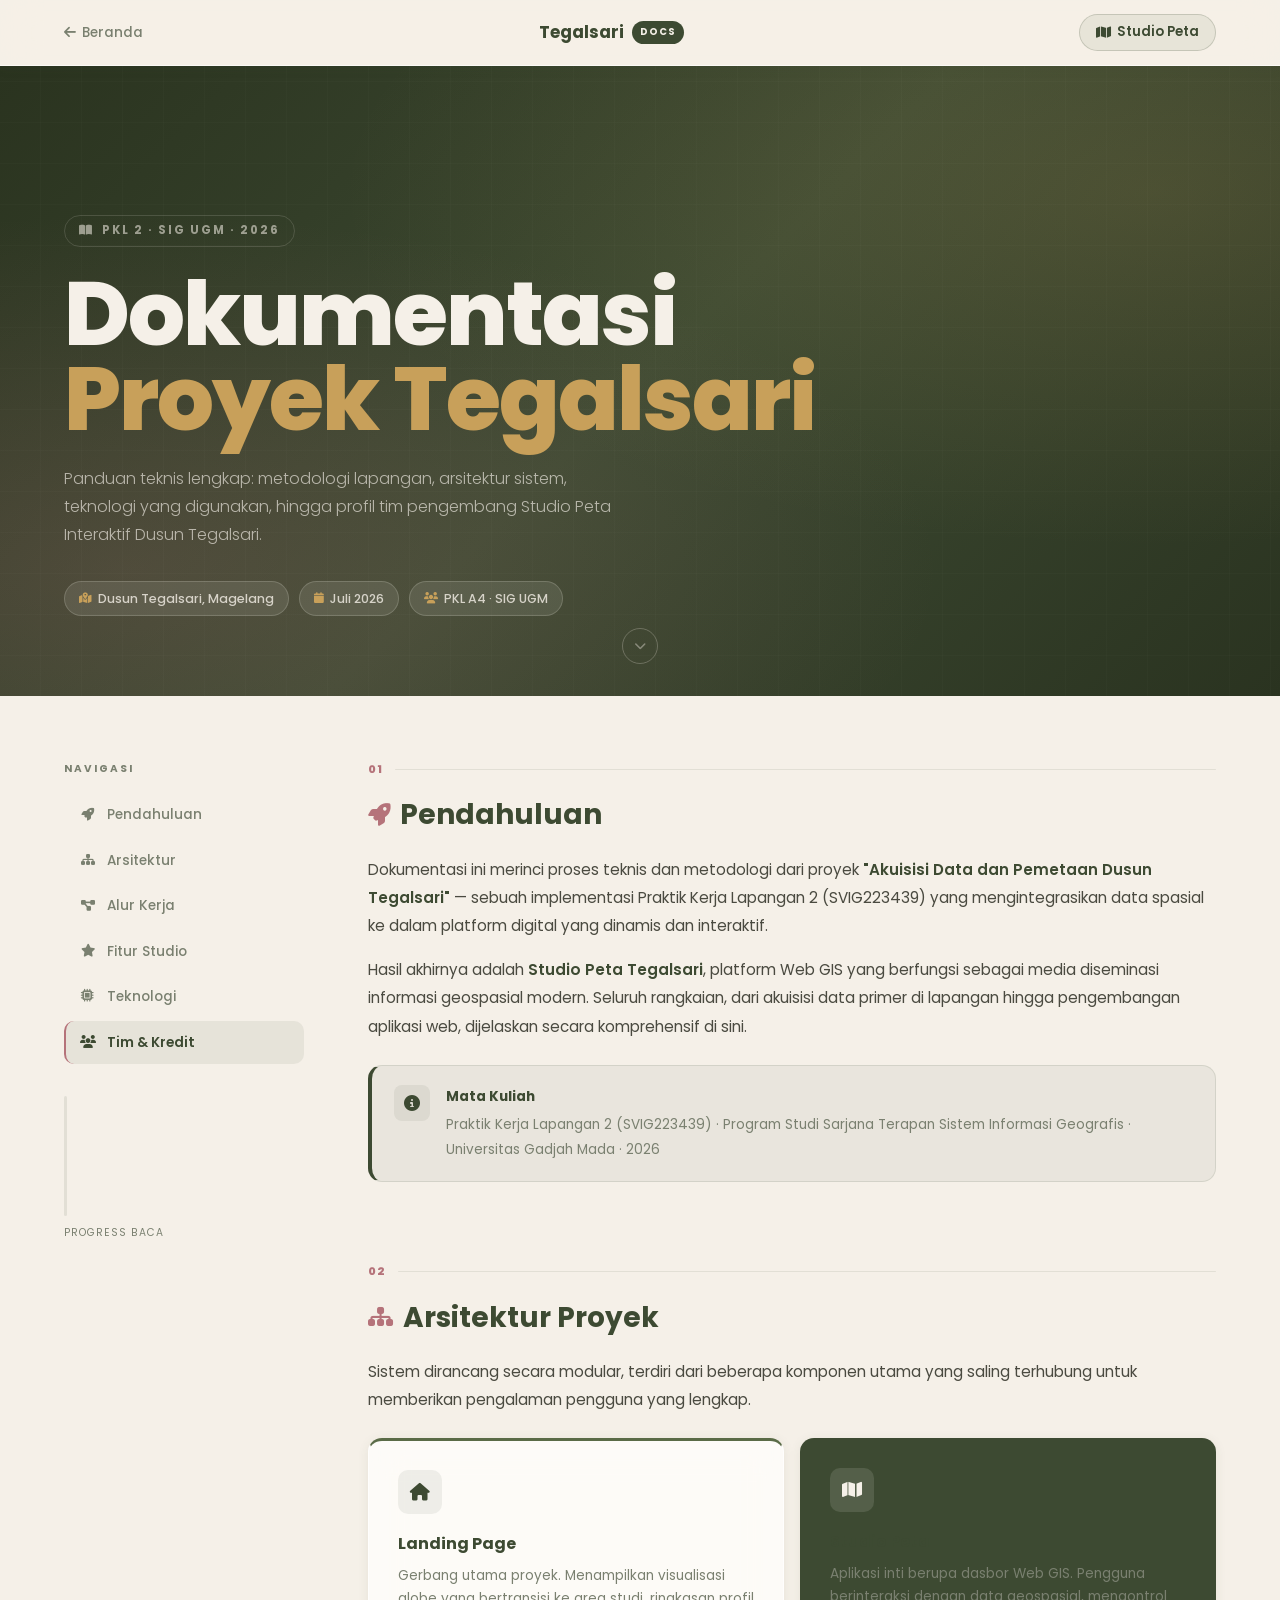
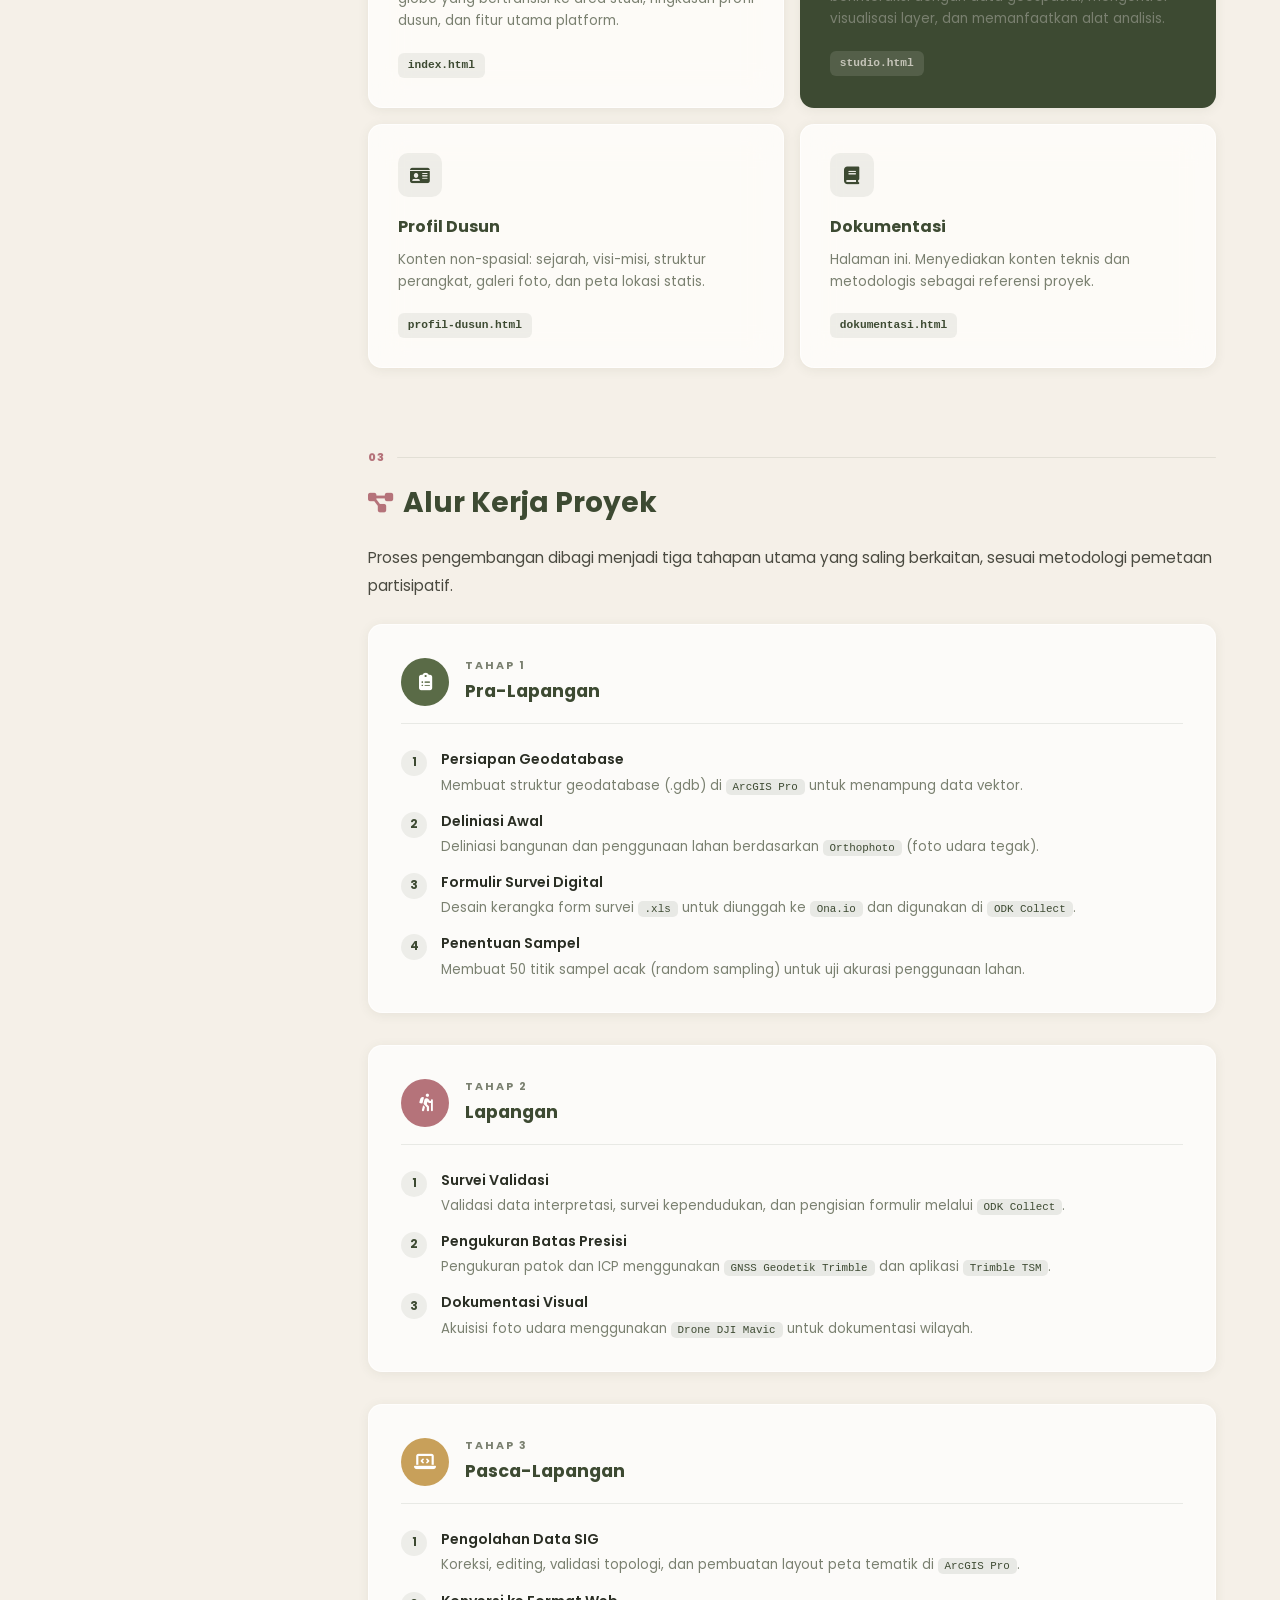
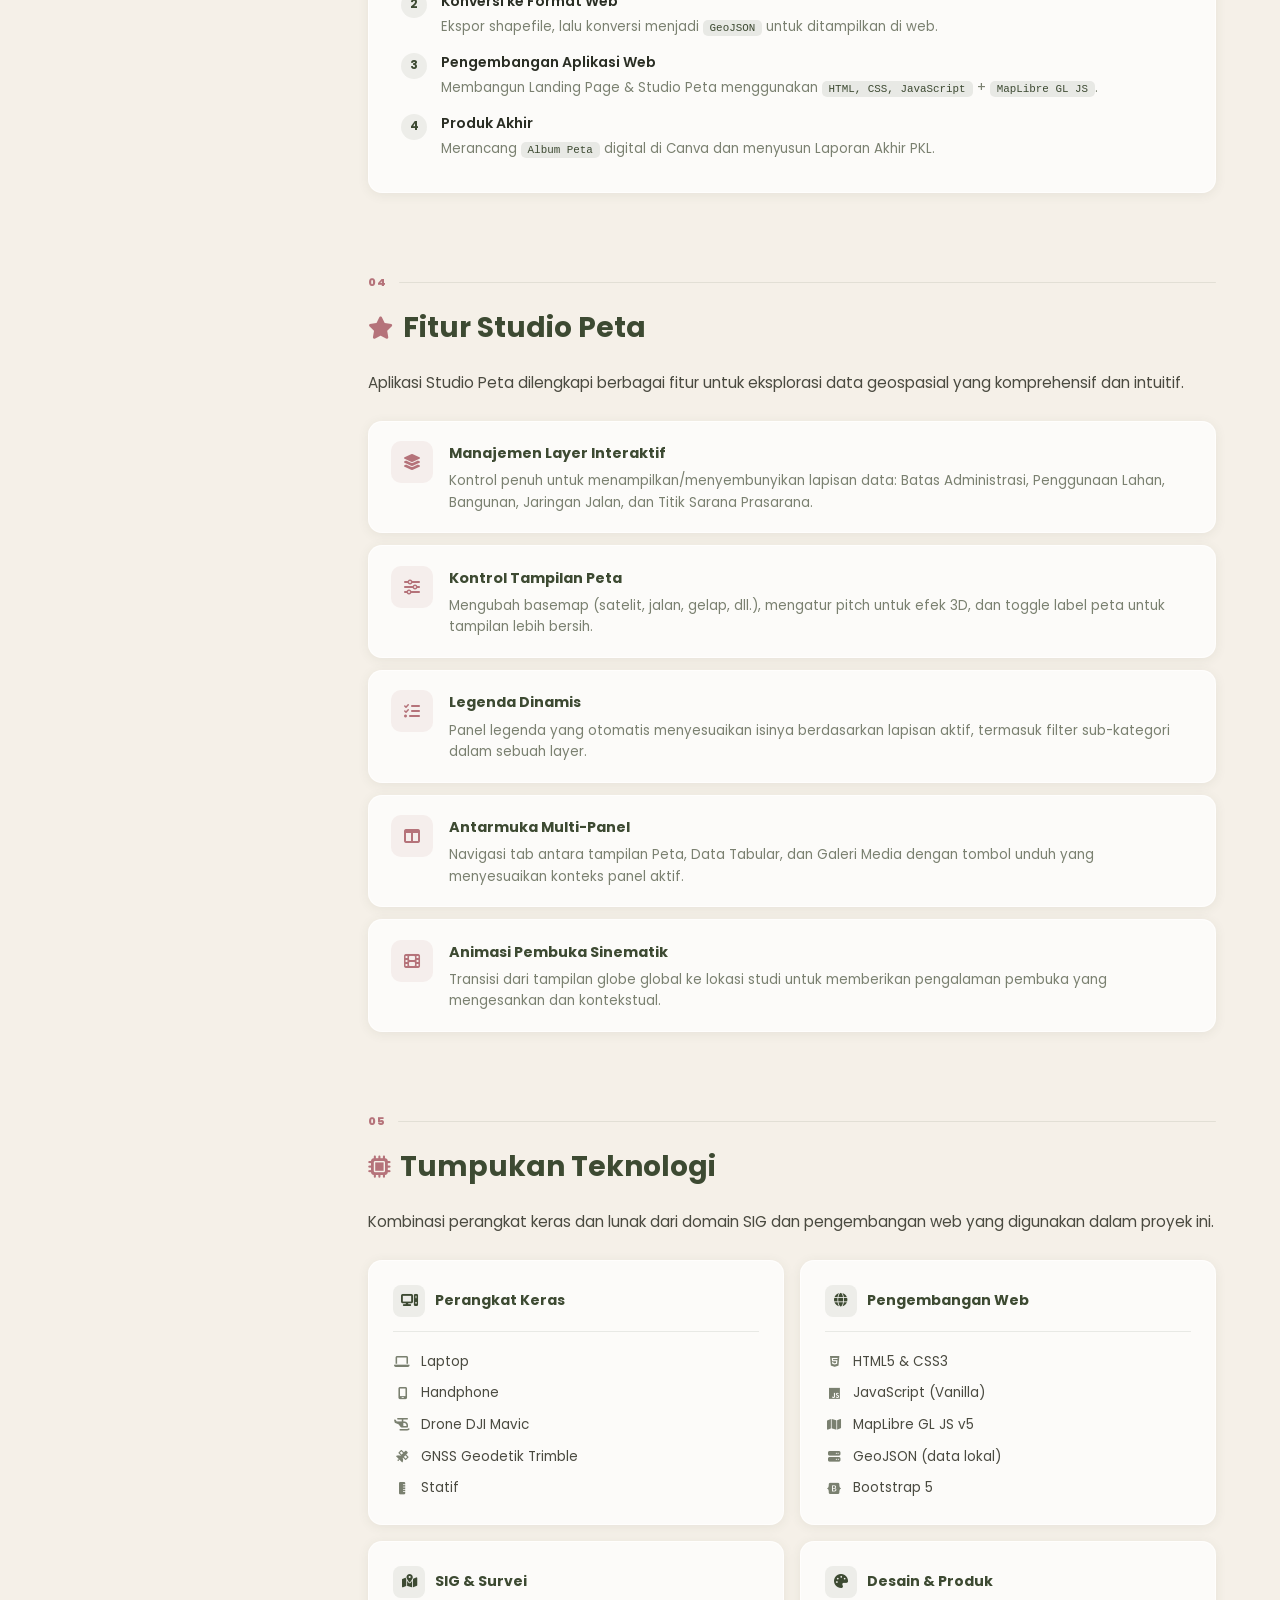
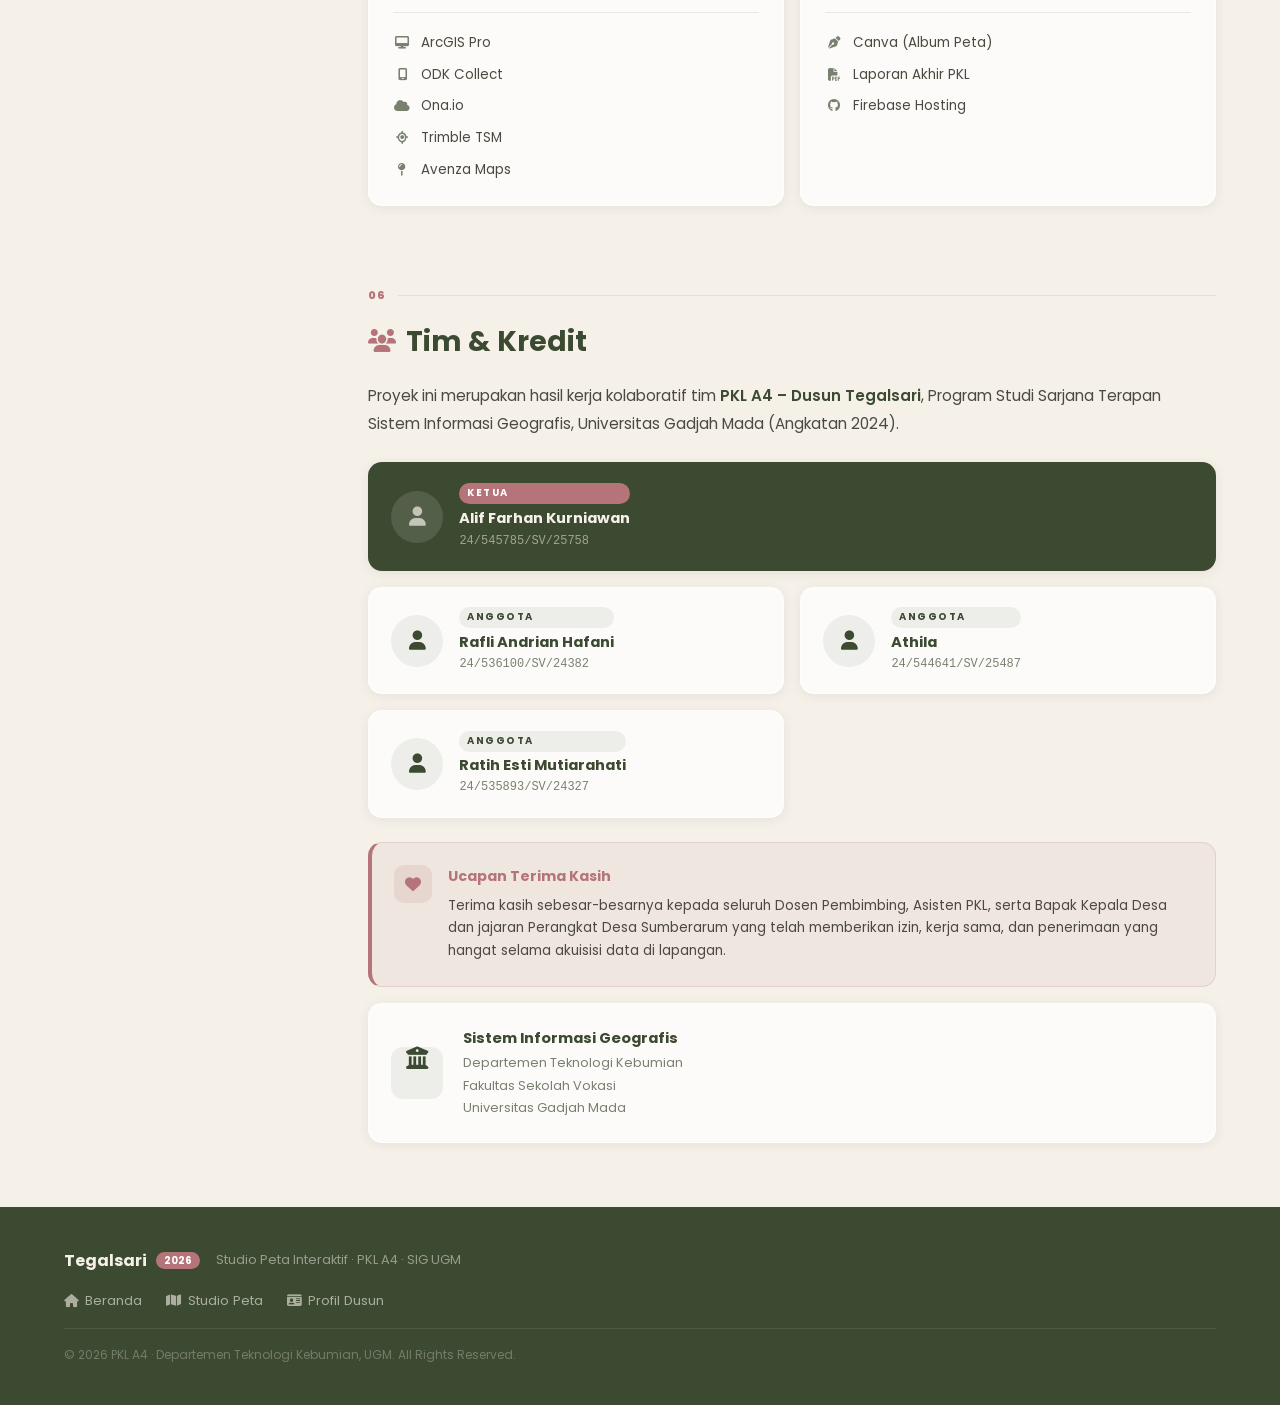
==== commit 4eab7bb2: "4" ====
--- a/dokumentasi.html
+++ b/dokumentasi.html
@@ -11,6 +11,7 @@
     <link rel="stylesheet" href="https://cdnjs.cloudflare.com/ajax/libs/font-awesome/6.4.0/css/all.min.css">
     <link rel="stylesheet" href="dokumentasi.css">
     <link rel="shortcut icon" href="./data/logo.jpg" type="image/x-icon">
+    <link rel="apple-touch-icon" href="./data/apple-touch-icon.png">
 </head>
 <body>
 
